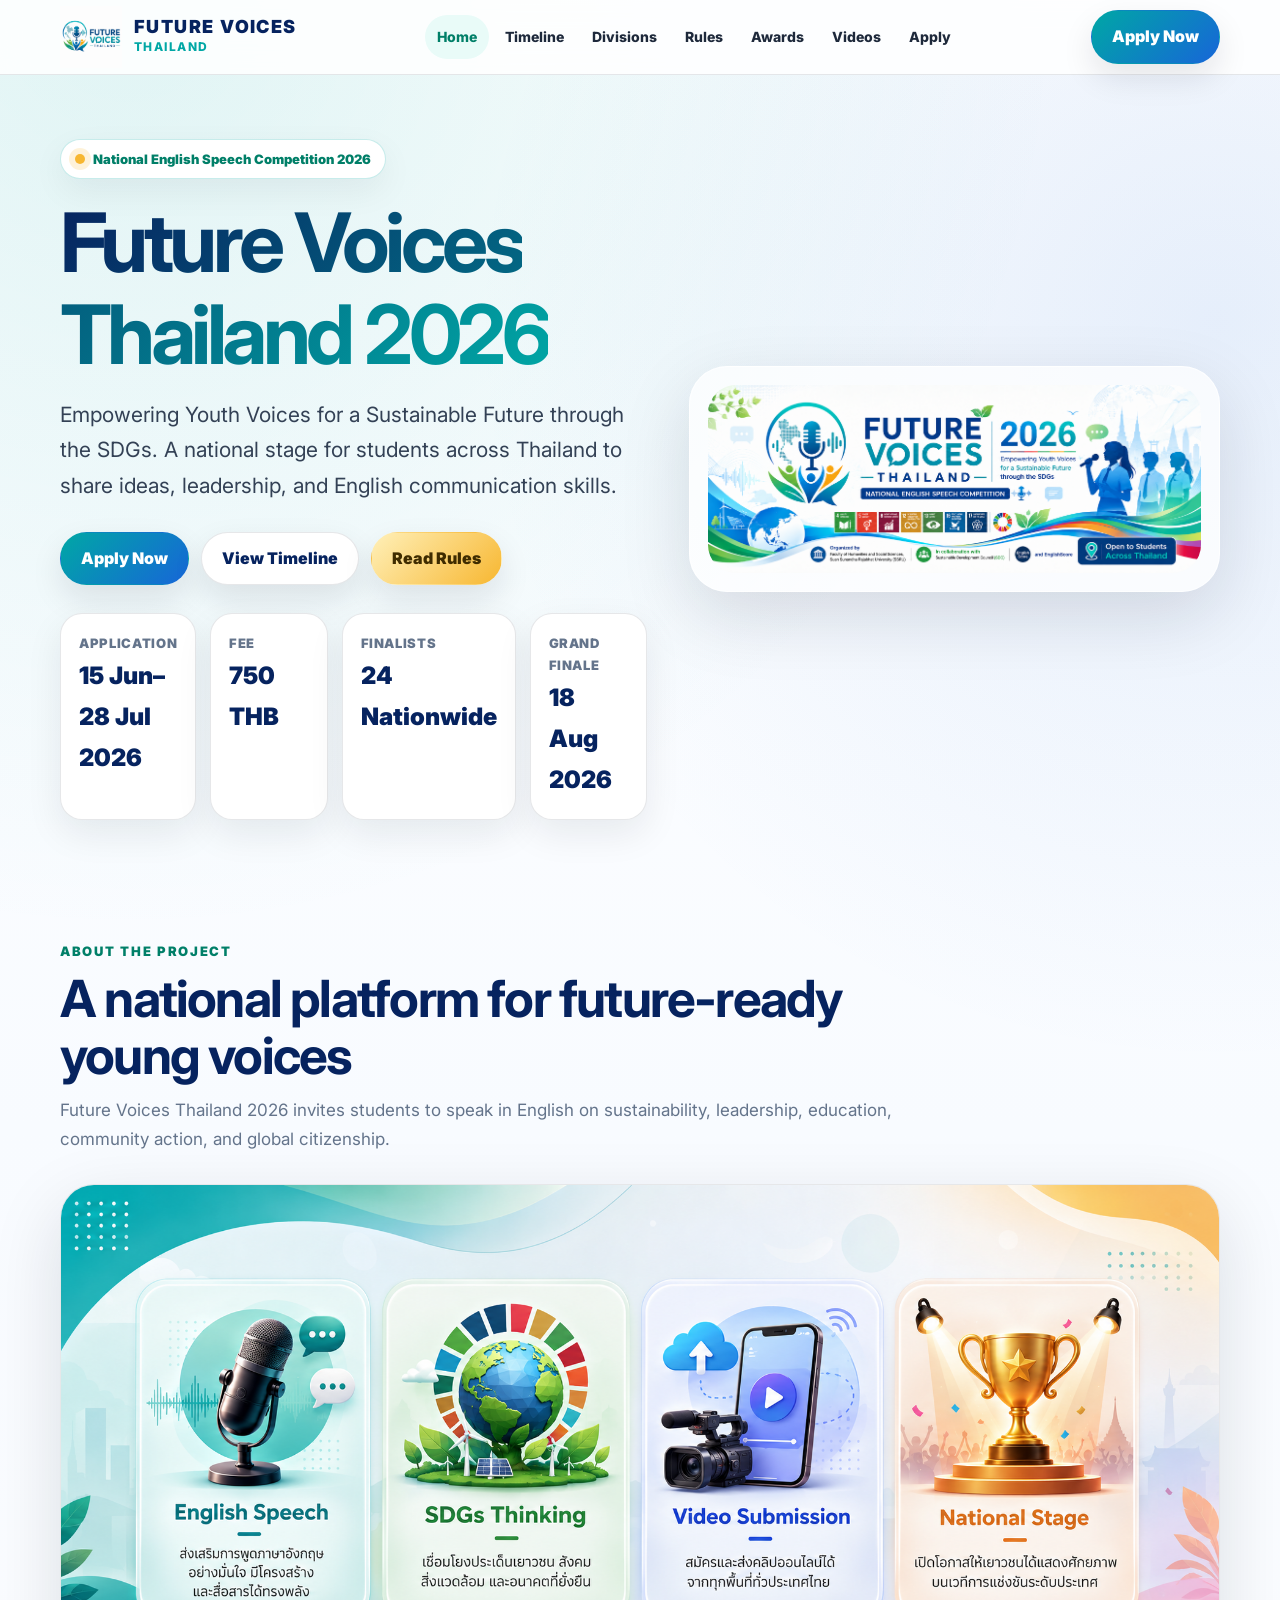
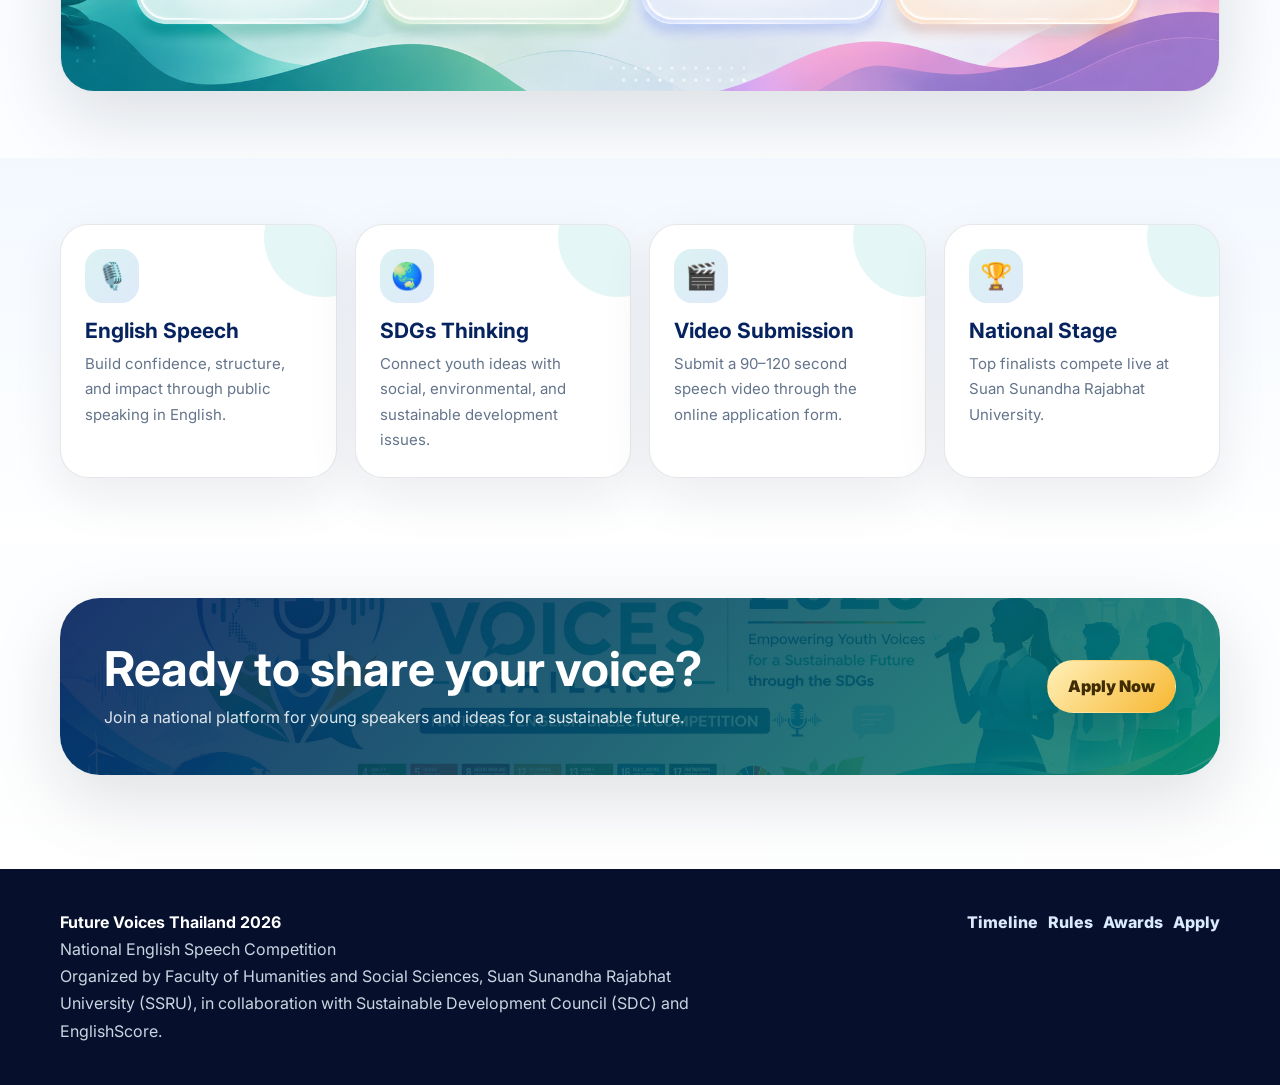
==== index.html @ 5ed06ace "Initial commit" ====
<!doctype html>
<html lang="en">
<head>
  <meta charset="utf-8">
  <meta name="viewport" content="width=device-width,initial-scale=1">
  <title>Future Voices Thailand 2026</title>
  <meta name="description" content="Future Voices Thailand 2026, National English Speech Competition.">
  <meta property="og:title" content="Future Voices Thailand 2026">
  <meta property="og:description" content="Empowering Youth Voices for a Sustainable Future through the SDGs.">
  <meta property="og:image" content="assets/img/cover.png">
  <link rel="preconnect" href="https://fonts.googleapis.com">
  <link rel="preconnect" href="https://fonts.gstatic.com" crossorigin>
  <link href="https://fonts.googleapis.com/css2?family=Inter:wght@400;600;700;800;900&family=Noto+Sans+Thai:wght@400;600;700;800;900&display=swap" rel="stylesheet">
  <link rel="stylesheet" href="assets/css/styles.css">
</head>
<body>
<a class="skip" href="#main">Skip to content</a>

<header class="site-header">
  <div class="container navbar">
    <a href="index.html" class="brand" aria-label="Future Voices Thailand home">
      <img src="assets/img/logo.png" alt="Future Voices Thailand logo">
      <span><strong>Future Voices</strong><span>Thailand</span></span>
    </a>
    <nav class="nav-links" data-nav-links aria-label="Main navigation">
      <a href="index.html">Home</a>
      <a href="timeline.html">Timeline</a>
      <a href="divisions.html">Divisions</a>
      <a href="rules.html">Rules</a>
      <a href="awards.html">Awards</a>
      <a href="videos.html">Videos</a>
      <a href="apply.html">Apply</a>
    </nav>
    <div class="nav-actions">
      <a class="btn btn-primary" href="apply.html">Apply Now</a>
      <button class="menu-toggle" data-menu-toggle aria-expanded="false">Menu</button>
    </div>
  </div>
</header>

<main id="main">

<section class="hero">
  <div class="container hero-grid">
    <div>
      <div class="kicker">National English Speech Competition 2026</div>
      <h1><span class="gradient-text">Future Voices Thailand 2026</span></h1>
      <p class="lead">Empowering Youth Voices for a Sustainable Future through the SDGs. A national stage for students across Thailand to share ideas, leadership, and English communication skills.</p>
      <div style="display:flex;gap:12px;flex-wrap:wrap">
        <a class="btn btn-primary" href="apply.html">Apply Now</a>
        <a class="btn btn-ghost" href="timeline.html">View Timeline</a>
        <a class="btn btn-gold" href="rules.html">Read Rules</a>
      </div>
      <div class="quick-stats">
        <div class="stat"><span>Application</span><strong>15 Jun–28 Jul 2026</strong></div>
        <div class="stat"><span>Fee</span><strong>750 THB</strong></div>
        <div class="stat"><span>Finalists</span><strong>24 Nationwide</strong></div>
        <div class="stat"><span>Grand Finale</span><strong>18 Aug 2026</strong></div>
      </div>
    </div>
    <div class="hero-card">
      <img src="assets/img/cover.png" alt="Future Voices Thailand 2026 cover artwork">
    </div>
  </div>
</section>

<section class="section">
  <div class="container">
    <div class="section-head">
      <div class="eyebrow">About the project</div>
      <h2>A national platform for future-ready young voices</h2>
      <p>Future Voices Thailand 2026 invites students to speak in English on sustainability, leadership, education, community action, and global citizenship.</p>
    </div>
    <img class="visual-section-img" src="assets/img/features.png" alt="English Speech, SDGs Thinking, Video Submission and National Stage">
  </div>
</section>

<section class="section section-soft">
  <div class="container">
    <div class="card-grid">
      <article class="info-card"><div class="icon">🎙️</div><h3>English Speech</h3><p>Build confidence, structure, and impact through public speaking in English.</p></article>
      <article class="info-card"><div class="icon">🌏</div><h3>SDGs Thinking</h3><p>Connect youth ideas with social, environmental, and sustainable development issues.</p></article>
      <article class="info-card"><div class="icon">🎬</div><h3>Video Submission</h3><p>Submit a 90–120 second speech video through the online application form.</p></article>
      <article class="info-card"><div class="icon">🏆</div><h3>National Stage</h3><p>Top finalists compete live at Suan Sunandha Rajabhat University.</p></article>
    </div>
  </div>
</section>

</main>

<section class="cta">
  <div class="container">
    <div class="cta-box">
      <div>
        <h2>Ready to share your voice?</h2>
        <p>Join a national platform for young speakers and ideas for a sustainable future.</p>
      </div>
      <a class="btn btn-gold" href="apply.html">Apply Now</a>
    </div>
  </div>
</section>

<footer class="site-footer">
  <div class="container footer-grid">
    <div>
      <strong>Future Voices Thailand 2026</strong><br>
      National English Speech Competition<br>
      Organized by Faculty of Humanities and Social Sciences, Suan Sunandha Rajabhat University (SSRU), in collaboration with Sustainable Development Council (SDC) and EnglishScore.
    </div>
    <div class="footer-links">
      <a href="timeline.html">Timeline</a>
      <a href="rules.html">Rules</a>
      <a href="awards.html">Awards</a>
      <a href="apply.html">Apply</a>
    </div>
  </div>
</footer>

<script src="assets/js/main.js"></script>

</body>
</html>
---- assets/css/styles.css ----
:root{
  --navy:#06235f;
  --blue:#1766d8;
  --teal:#00a7a5;
  --green:#20a84a;
  --lime:#8bc53f;
  --gold:#f7b731;
  --orange:#f97316;
  --pink:#e83e8c;
  --purple:#7c3aed;
  --ink:#0f172a;
  --muted:#64748b;
  --line:rgba(15,23,42,.10);
  --soft:#f6fbff;
  --white:#fff;
  --shadow:0 24px 70px rgba(15,23,42,.13);
  --radius:28px;
  --container:min(1160px,92vw);
}
*{box-sizing:border-box}
html{scroll-behavior:smooth}
body{
  margin:0;
  font-family:"Inter","Noto Sans Thai",system-ui,-apple-system,BlinkMacSystemFont,"Segoe UI",sans-serif;
  color:var(--ink);
  background:
    radial-gradient(circle at 10% 0%,rgba(0,167,165,.12),transparent 32%),
    radial-gradient(circle at 95% 12%,rgba(23,102,216,.10),transparent 28%),
    linear-gradient(180deg,#fff,#f8fbff 42%,#fff);
  line-height:1.7;
}
a{color:inherit;text-decoration:none}
img{max-width:100%;height:auto;display:block}
.container{width:var(--container);margin-inline:auto}
.skip{position:absolute;left:-999px}
.skip:focus{left:16px;top:16px;background:#fff;padding:10px 14px;border-radius:10px;z-index:1000}
.site-header{
  position:sticky;top:0;z-index:50;
  background:rgba(255,255,255,.86);
  border-bottom:1px solid var(--line);
  backdrop-filter:blur(18px);
}
.navbar{height:74px;display:flex;align-items:center;justify-content:space-between;gap:20px}
.brand{display:flex;align-items:center;gap:12px;min-width:210px}
.brand img{width:62px;height:62px;object-fit:contain}
.brand strong{display:block;color:var(--navy);font-size:18px;line-height:1.08;font-weight:900}
.brand span{display:block;color:var(--teal);font-size:12px;font-weight:800;letter-spacing:.12em;text-transform:uppercase}
.nav-links{display:flex;align-items:center;gap:4px}
.nav-links a{padding:10px 12px;border-radius:999px;color:#1e293b;font-size:14px;font-weight:800}
.nav-links a:hover,.nav-links a.active{background:#e9fbf8;color:#007f68}
.nav-actions{display:flex;gap:8px;align-items:center}
.menu-toggle{display:none;border:0;background:#0f172a;color:#fff;border-radius:14px;padding:10px 12px;font-weight:900}
.btn{
  display:inline-flex;align-items:center;justify-content:center;gap:9px;
  min-height:46px;padding:12px 20px;border-radius:999px;
  font-weight:900;border:1px solid transparent;cursor:pointer;
  box-shadow:0 14px 32px rgba(15,23,42,.10);
}
.btn-primary{background:linear-gradient(135deg,var(--teal),var(--blue));color:#fff}
.btn-gold{background:linear-gradient(135deg,#fff0b9,var(--gold));color:#3f2c00}
.btn-dark{background:var(--navy);color:#fff}
.btn-ghost{background:#fff;color:var(--navy);border-color:var(--line)}
.hero{padding:64px 0 54px;position:relative;overflow:hidden}
.hero-grid{display:grid;grid-template-columns:1.05fr .95fr;gap:42px;align-items:center}
.kicker{
  display:inline-flex;align-items:center;gap:8px;padding:8px 14px;border-radius:999px;
  background:#fff;border:1px solid rgba(0,167,165,.22);color:#007f68;font-weight:900;font-size:13px;
  box-shadow:0 12px 34px rgba(15,23,42,.06);
}
.kicker::before{content:"";width:10px;height:10px;border-radius:50%;background:var(--gold);box-shadow:0 0 0 6px rgba(247,183,49,.18)}
h1,h2,h3{line-height:1.12;margin:0;color:var(--navy)}
.hero h1{font-size:clamp(42px,7vw,82px);letter-spacing:-.055em;margin:18px 0 16px}
.gradient-text{background:linear-gradient(135deg,var(--navy),var(--teal));-webkit-background-clip:text;background-clip:text;color:transparent}
.lead{font-size:clamp(17px,2vw,21px);color:#334155;margin:0 0 28px;max-width:760px}
.hero-card{
  background:rgba(255,255,255,.72);border:1px solid rgba(255,255,255,.82);
  border-radius:38px;padding:18px;box-shadow:var(--shadow);
}
.hero-card img{border-radius:28px}
.quick-stats{display:grid;grid-template-columns:repeat(4,1fr);gap:14px;margin:28px 0 0}
.stat{background:#fff;border:1px solid var(--line);border-radius:22px;padding:18px;box-shadow:0 14px 36px rgba(15,23,42,.08)}
.stat span{display:block;font-size:13px;color:var(--muted);font-weight:900;text-transform:uppercase;letter-spacing:.05em}
.stat strong{display:block;font-size:24px;color:var(--navy);font-weight:950;margin-top:2px}
.section{padding:66px 0}
.section-soft{background:linear-gradient(180deg,rgba(239,246,255,.65),rgba(255,255,255,.85))}
.section-head{max-width:850px;margin:0 0 30px}
.eyebrow{font-size:13px;letter-spacing:.13em;text-transform:uppercase;color:#007f68;font-weight:950;margin-bottom:8px}
.section-head h2{font-size:clamp(30px,4vw,52px);letter-spacing:-.035em}
.section-head p{color:var(--muted);font-size:17px;margin:12px 0 0}
.card-grid{display:grid;grid-template-columns:repeat(4,1fr);gap:18px}
.info-card{
  background:#fff;border:1px solid var(--line);border-radius:var(--radius);padding:24px;
  box-shadow:0 18px 52px rgba(15,23,42,.08);position:relative;overflow:hidden;
}
.info-card::after{content:"";position:absolute;right:-48px;top:-48px;width:120px;height:120px;border-radius:50%;background:rgba(0,167,165,.10)}
.info-card .icon{width:54px;height:54px;border-radius:18px;display:grid;place-items:center;background:linear-gradient(135deg,rgba(0,167,165,.14),rgba(23,102,216,.14));font-size:26px;margin-bottom:16px}
.info-card h3{font-size:21px;margin-bottom:8px}
.info-card p{color:var(--muted);margin:0;font-size:15px}
.visual-section-img{border-radius:34px;box-shadow:var(--shadow);border:1px solid var(--line);overflow:hidden;background:#fff}
.timeline{display:grid;gap:16px}
.timeline-item{display:grid;grid-template-columns:190px 1fr;gap:18px;align-items:stretch;background:#fff;border:1px solid var(--line);border-radius:26px;padding:18px;box-shadow:0 16px 46px rgba(15,23,42,.07)}
.date-badge{border-radius:20px;padding:16px;background:linear-gradient(135deg,rgba(0,167,165,.13),rgba(23,102,216,.12));color:#007f68;font-weight:950;display:grid;place-items:center;text-align:center}
.timeline-item h3{font-size:22px;margin-bottom:4px}
.timeline-item p{margin:0;color:var(--muted)}
.two-col{display:grid;grid-template-columns:1fr 1fr;gap:24px}
.panel{background:#fff;border:1px solid var(--line);border-radius:32px;padding:30px;box-shadow:0 18px 52px rgba(15,23,42,.08)}
.panel h3{font-size:28px;margin-bottom:14px}
.clean-list{margin:0;padding-left:20px;color:#334155}
.clean-list li{margin-bottom:8px}
.accordion{display:grid;gap:12px}
details{background:#fff;border:1px solid var(--line);border-radius:22px;padding:18px 20px;box-shadow:0 12px 32px rgba(15,23,42,.06)}
summary{cursor:pointer;color:var(--navy);font-weight:950;font-size:17px}
details p,details li{color:#334155}
.form-shell{background:linear-gradient(135deg,rgba(0,167,165,.15),rgba(23,102,216,.10),rgba(247,183,49,.16));border:1px solid var(--line);border-radius:38px;padding:22px;box-shadow:var(--shadow)}
.form-header{display:grid;grid-template-columns:1fr auto;gap:18px;align-items:center;background:rgba(255,255,255,.78);border-radius:26px;padding:18px 22px;margin-bottom:18px}
.form-header strong{font-size:20px;color:var(--navy)}
.form-header span{display:block;color:var(--muted);font-size:14px}
iframe.form-frame{width:100%;height:900px;border:0;border-radius:26px;background:#fff;box-shadow:0 10px 28px rgba(15,23,42,.1)}
.video-grid{display:grid;grid-template-columns:repeat(3,1fr);gap:22px}
.video-card{background:#fff;border:1px solid var(--line);border-radius:30px;overflow:hidden;box-shadow:0 18px 52px rgba(15,23,42,.1)}
.video-wrap{background:linear-gradient(135deg,var(--navy),var(--teal));padding:14px}
.video-wrap iframe,.placeholder-video{width:100%;aspect-ratio:9/16;border:0;border-radius:20px;background:#06102d;display:block}
.placeholder-video{display:grid;place-items:center;color:#fff;text-align:center;padding:24px}
.video-meta{padding:18px}
.video-meta h3{font-size:20px;margin-bottom:4px}
.video-meta p{margin:0;color:var(--muted)}
.cta{padding:54px 0}
.cta-box{
  border-radius:40px;padding:44px;background:
  linear-gradient(135deg,rgba(6,35,95,.92),rgba(0,127,104,.83)),
  url('../img/cover.png') center/cover no-repeat;
  color:#fff;box-shadow:var(--shadow);display:grid;grid-template-columns:1fr auto;gap:24px;align-items:center;
}
.cta-box h2{color:#fff;font-size:clamp(30px,4vw,48px)}
.cta-box p{color:rgba(255,255,255,.86);margin:8px 0 0}
.site-footer{background:#06102d;color:#cbd5e1;padding:40px 0;margin-top:40px}
.footer-grid{display:grid;grid-template-columns:1.2fr .8fr;gap:24px;align-items:start}
.site-footer strong{color:#fff}
.footer-links{display:flex;flex-wrap:wrap;gap:10px;justify-content:flex-end}
.footer-links a{color:#dbeafe;font-weight:800}
.page-hero{padding:54px 0 30px}
.page-hero h1{font-size:clamp(38px,6vw,70px);letter-spacing:-.05em}
.breadcrumb{color:var(--muted);font-size:14px;font-weight:800;margin-bottom:8px}
.download-card{display:flex;gap:18px;align-items:center;justify-content:space-between;background:#fff;border:1px solid var(--line);border-radius:28px;padding:22px;box-shadow:0 18px 52px rgba(15,23,42,.08)}
.badge{display:inline-flex;align-items:center;gap:7px;border-radius:999px;padding:7px 12px;font-size:12px;font-weight:950;letter-spacing:.04em;text-transform:uppercase}
.badge-green{background:#dcfce7;color:#166534}
.badge-blue{background:#dbeafe;color:#1d4ed8}
.badge-orange{background:#ffedd5;color:#c2410c}
@media (max-width:980px){
  .menu-toggle{display:inline-flex}
  .nav-links{position:absolute;top:74px;left:0;right:0;background:#fff;border-bottom:1px solid var(--line);box-shadow:0 20px 40px rgba(15,23,42,.08);display:none;flex-direction:column;align-items:stretch;padding:12px;width:100%}
  .nav-links.open{display:flex}
  .nav-links a{border-radius:14px}
  .hero-grid,.two-col,.footer-grid,.cta-box{grid-template-columns:1fr}
  .card-grid{grid-template-columns:repeat(2,1fr)}
  .quick-stats{grid-template-columns:repeat(2,1fr)}
  .video-grid{grid-template-columns:repeat(2,1fr)}
  .form-header{grid-template-columns:1fr}
}
@media (max-width:640px){
  .brand strong{font-size:15px}.brand img{width:50px;height:50px}.navbar{height:68px}
  .nav-links{top:68px}
  .hero{padding:40px 0}.section{padding:46px 0}
  .card-grid,.quick-stats,.video-grid{grid-template-columns:1fr}
  .timeline-item{grid-template-columns:1fr}
  .timeline-item,.panel,.info-card{border-radius:22px}
  iframe.form-frame{height:980px}
  .cta-box{padding:28px;border-radius:28px}
}
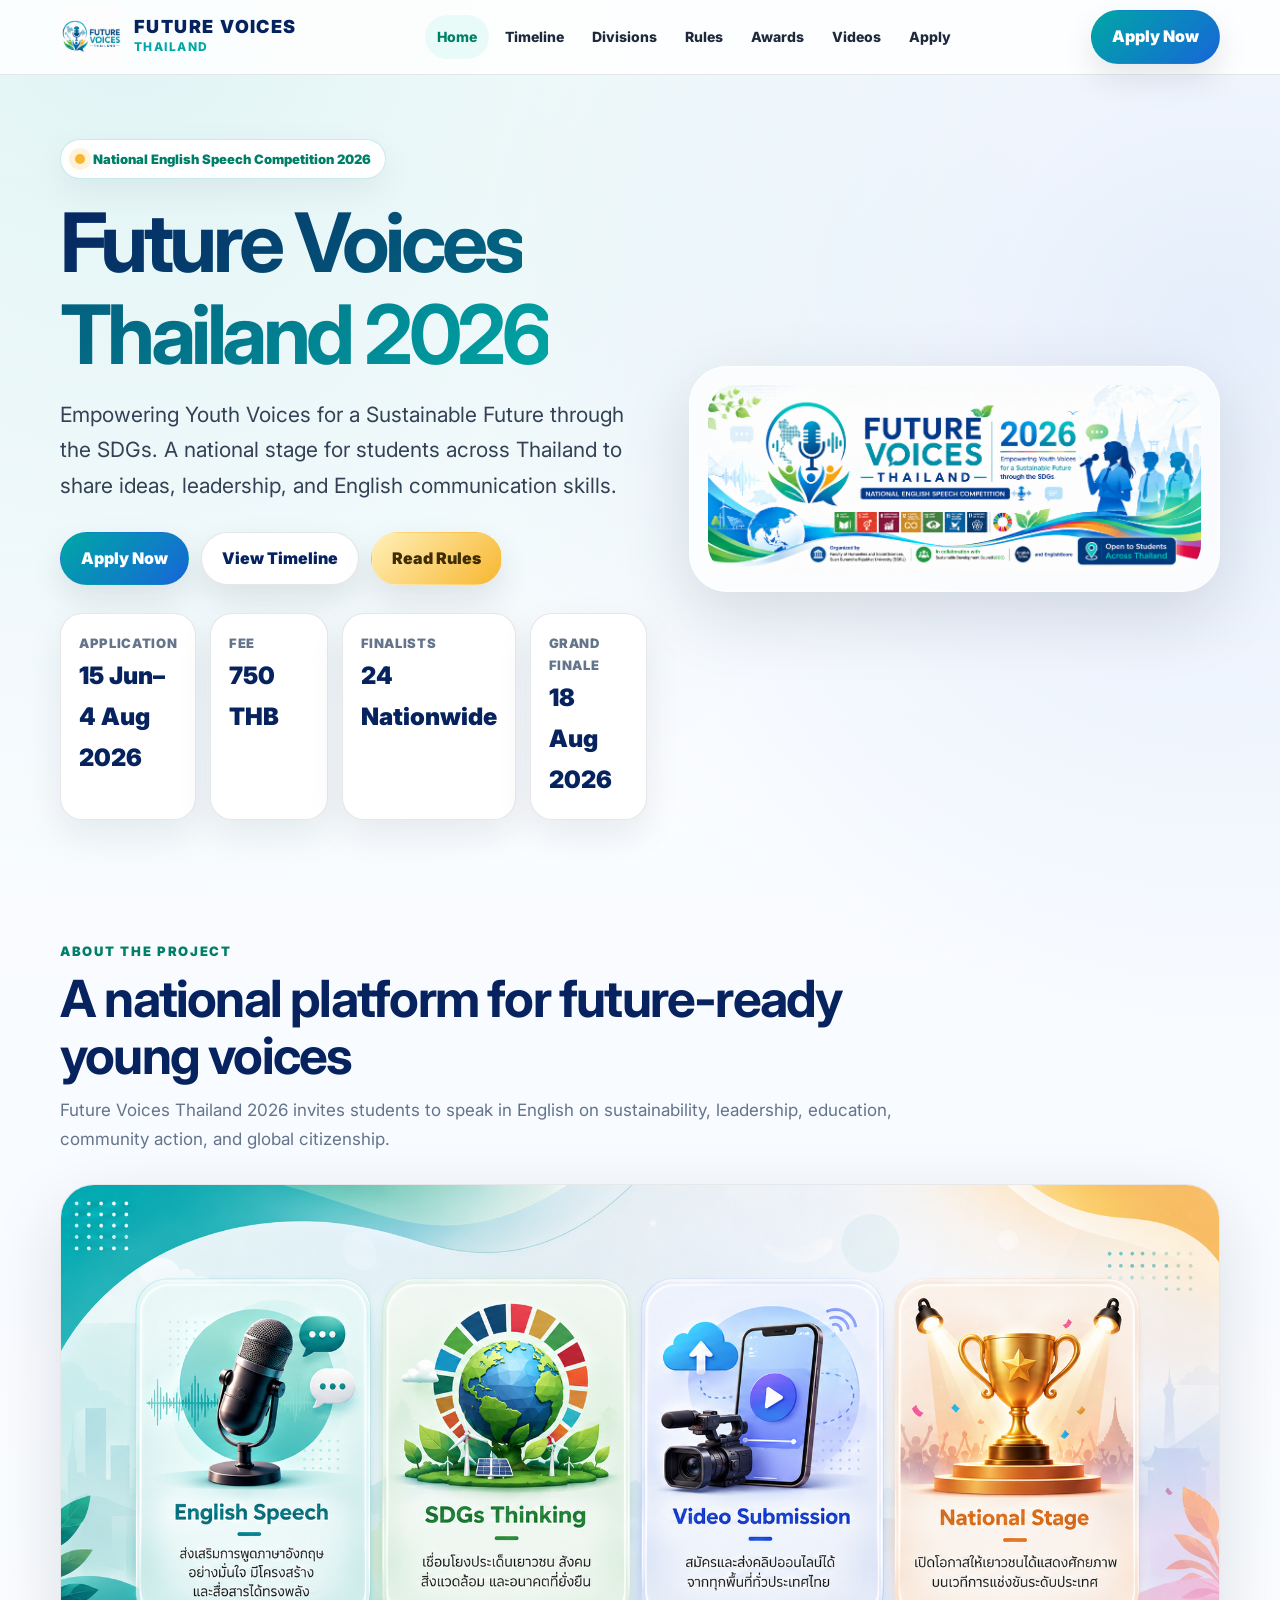
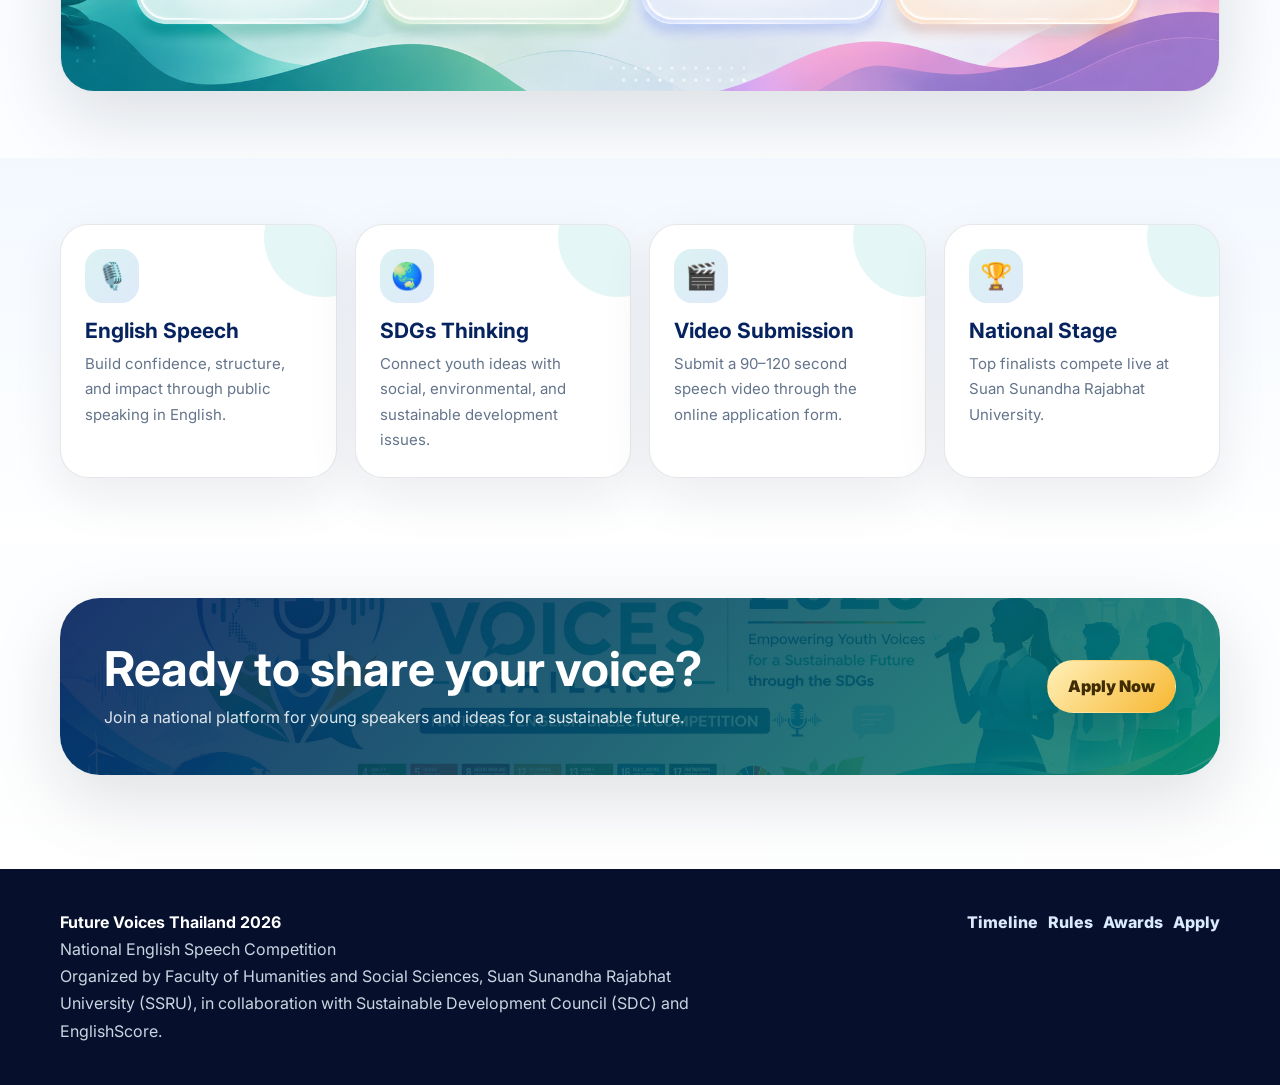
==== commit 6ba27244: "Extend registration deadline" ====
--- a/index.html
+++ b/index.html
@@ -52,7 +52,7 @@
         <a class="btn btn-gold" href="rules.html">Read Rules</a>
       </div>
       <div class="quick-stats">
-        <div class="stat"><span>Application</span><strong>15 Jun–28 Jul 2026</strong></div>
+        <div class="stat"><span>Application</span><strong>15 Jun–4 Aug 2026</strong></div>
         <div class="stat"><span>Fee</span><strong>750 THB</strong></div>
         <div class="stat"><span>Finalists</span><strong>24 Nationwide</strong></div>
         <div class="stat"><span>Grand Finale</span><strong>18 Aug 2026</strong></div>
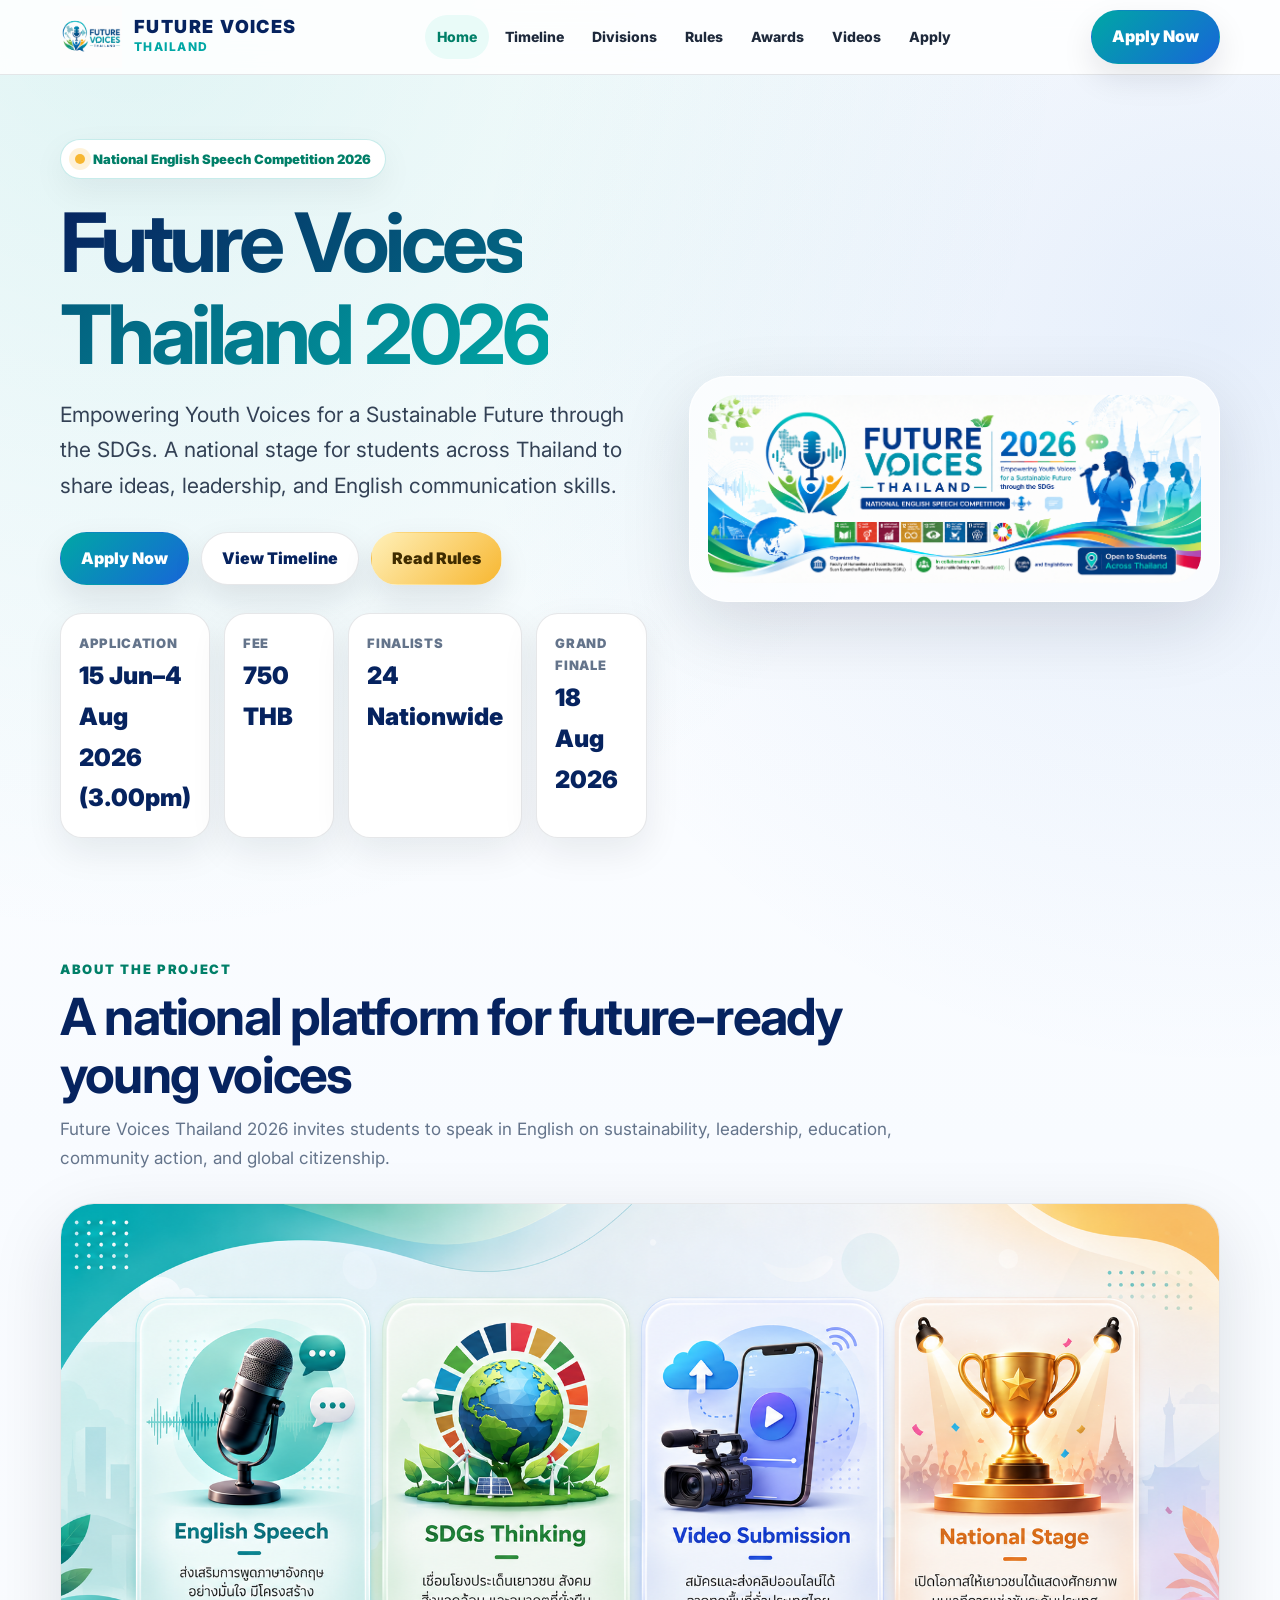
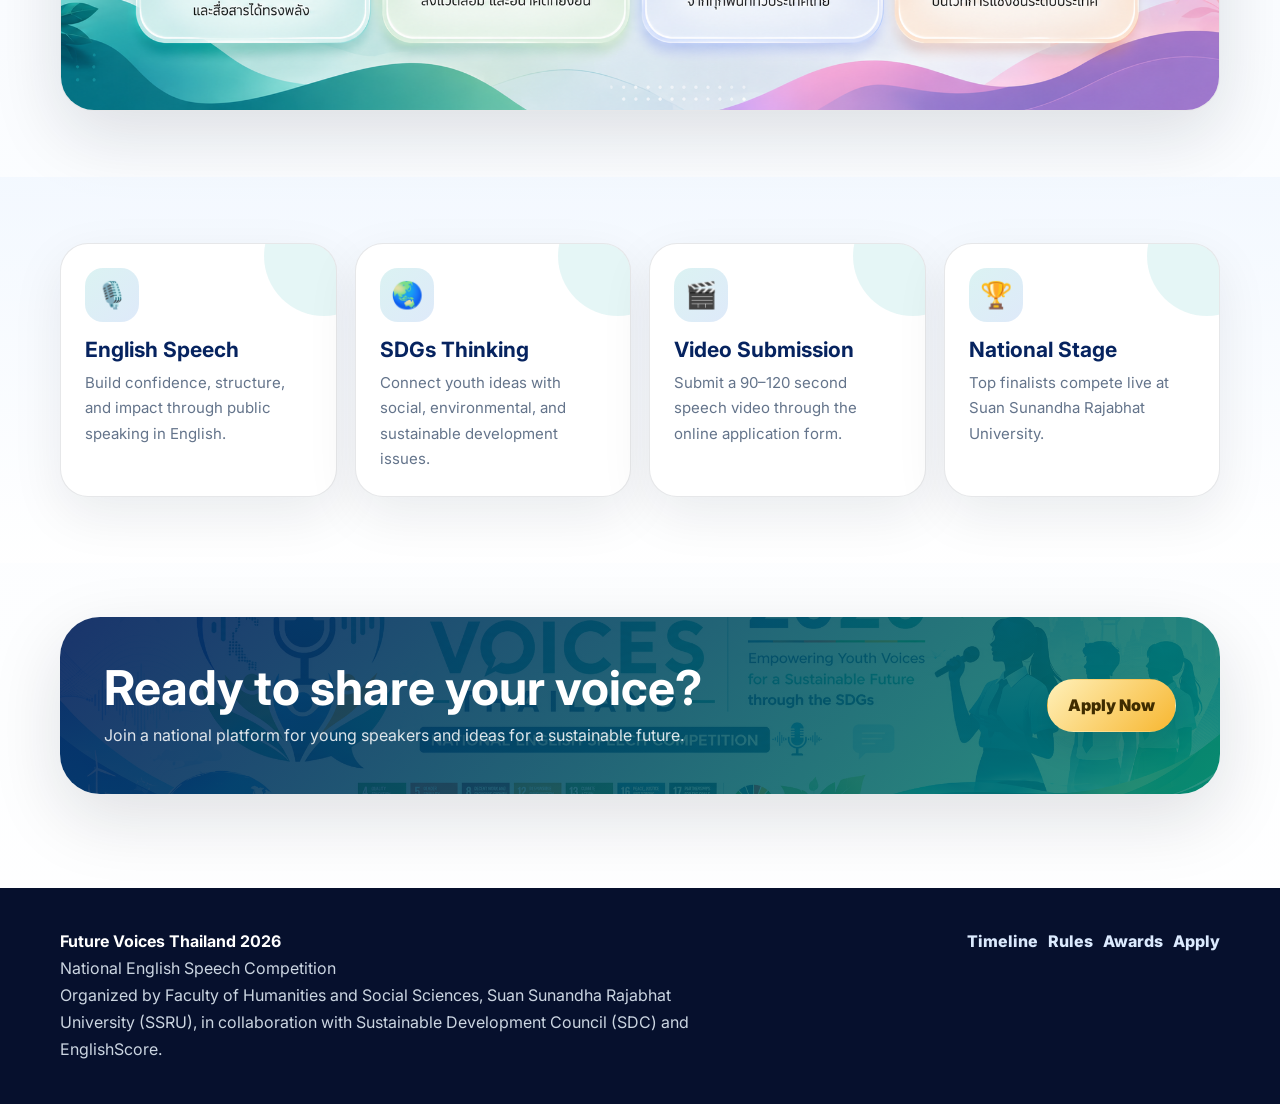
==== commit ffd072c8: "Update index.html" ====
--- a/index.html
+++ b/index.html
@@ -10,7 +10,7 @@
   <meta property="og:image" content="assets/img/cover.png">
   <link rel="preconnect" href="https://fonts.googleapis.com">
   <link rel="preconnect" href="https://fonts.gstatic.com" crossorigin>
-  <link href="https://fonts.googleapis.com/css2?family=Inter:wght@400;600;700;800;900&family=Noto+Sans+Thai:wght@400;600;700;800;900&display=swap" rel="stylesheet">
+  <link href="https://fonts.googleapis.com/css2?family=Inter:wght@400;600;700;800;900&family=Google+Sans:wght@400;600;700;800;900&display=swap" rel="stylesheet">
   <link rel="stylesheet" href="assets/css/styles.css">
 </head>
 <body>
@@ -52,7 +52,7 @@
         <a class="btn btn-gold" href="rules.html">Read Rules</a>
       </div>
       <div class="quick-stats">
-        <div class="stat"><span>Application</span><strong>15 Jun–4 Aug 2026</strong></div>
+        <div class="stat"><span>Application</span><strong>15 Jun–4 Aug 2026 (3.00pm)</strong></div>
         <div class="stat"><span>Fee</span><strong>750 THB</strong></div>
         <div class="stat"><span>Finalists</span><strong>24 Nationwide</strong></div>
         <div class="stat"><span>Grand Finale</span><strong>18 Aug 2026</strong></div>
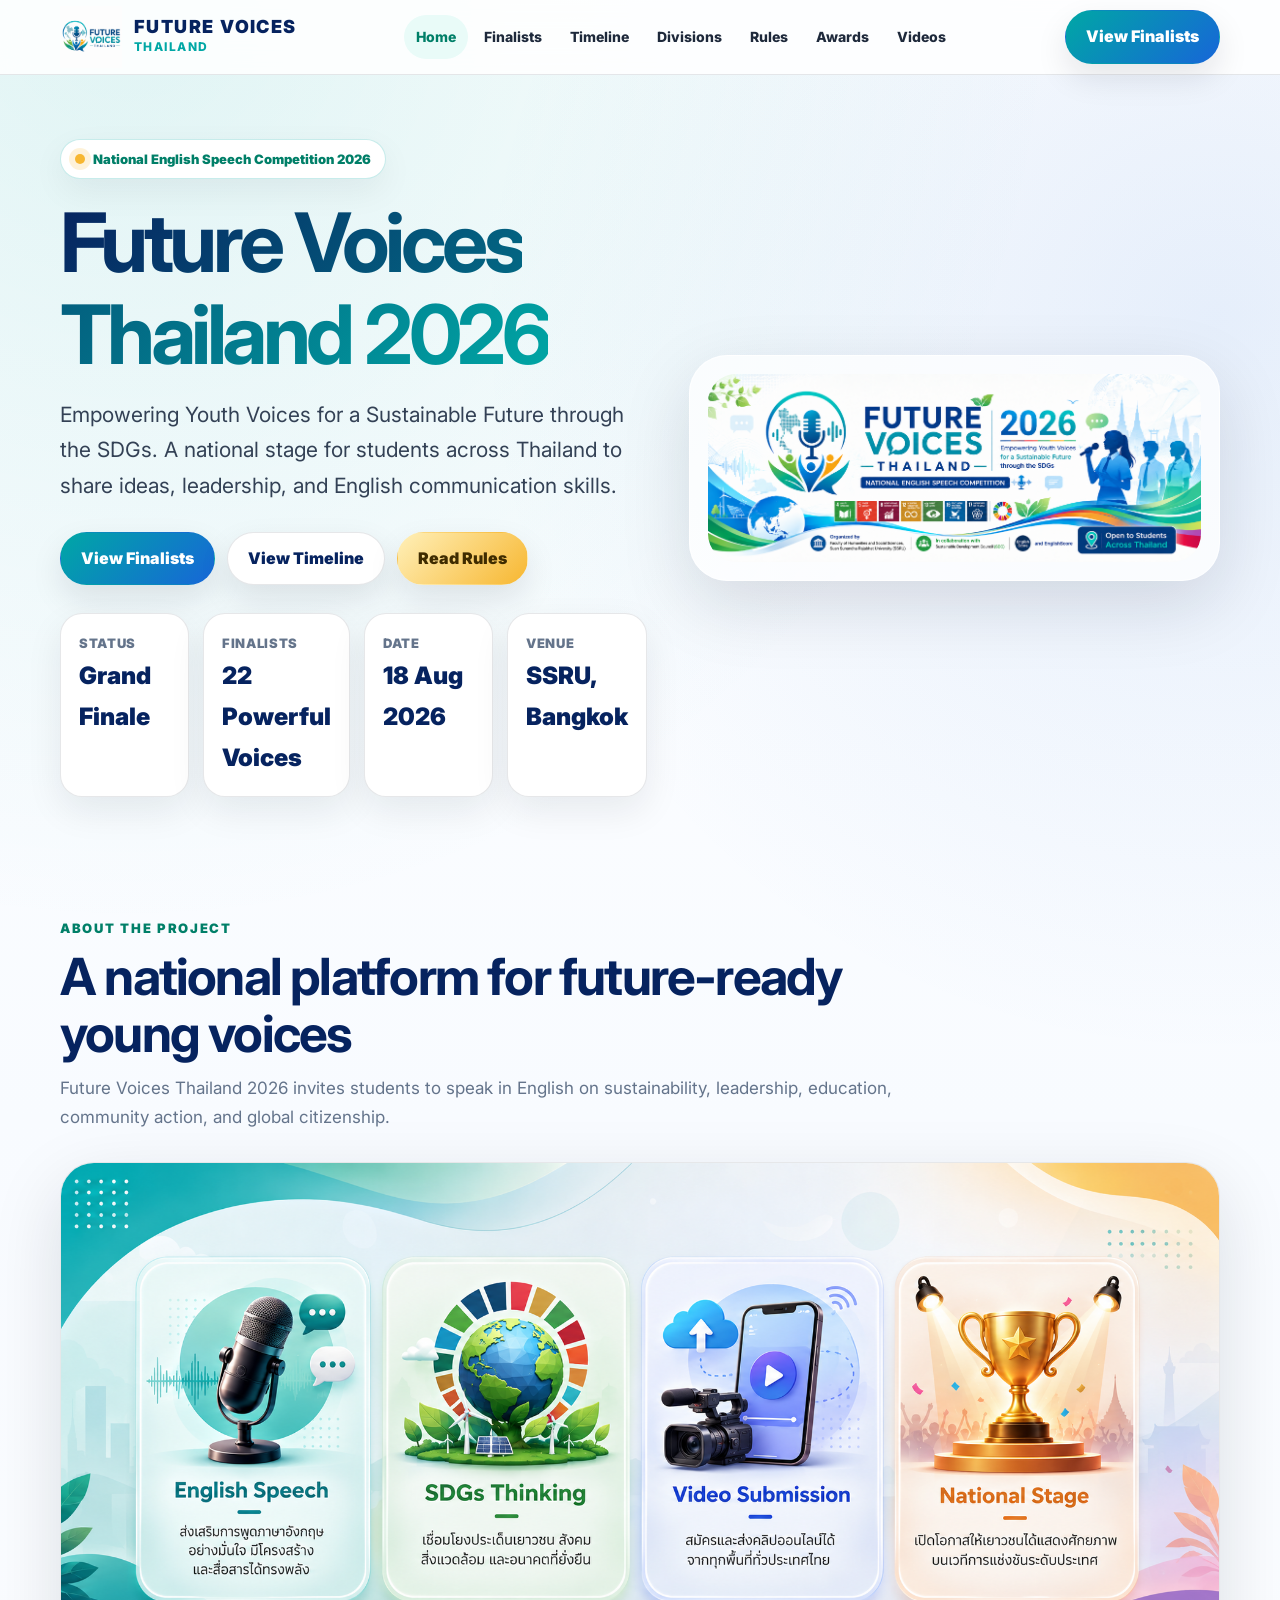
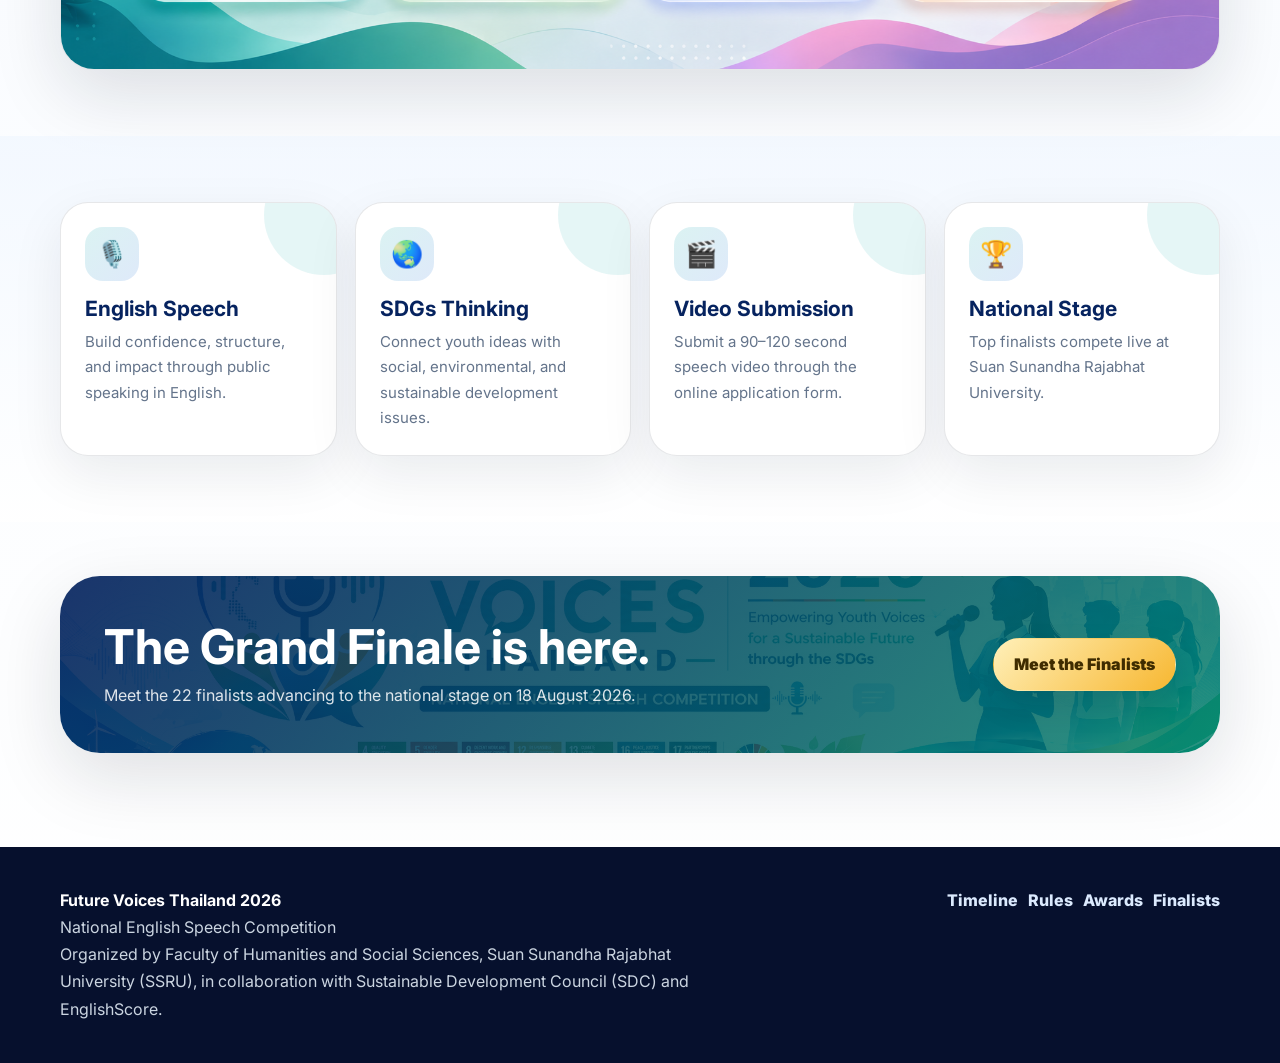
==== commit 15a9bbd6: "202608111038" ====
--- a/index.html
+++ b/index.html
@@ -24,15 +24,15 @@
     </a>
     <nav class="nav-links" data-nav-links aria-label="Main navigation">
       <a href="index.html">Home</a>
+      <a href="finalists.html">Finalists</a>
       <a href="timeline.html">Timeline</a>
       <a href="divisions.html">Divisions</a>
       <a href="rules.html">Rules</a>
       <a href="awards.html">Awards</a>
       <a href="videos.html">Videos</a>
-      <a href="apply.html">Apply</a>
     </nav>
     <div class="nav-actions">
-      <a class="btn btn-primary" href="apply.html">Apply Now</a>
+      <a class="btn btn-primary" href="finalists.html">View Finalists</a>
       <button class="menu-toggle" data-menu-toggle aria-expanded="false">Menu</button>
     </div>
   </div>
@@ -47,15 +47,15 @@
       <h1><span class="gradient-text">Future Voices Thailand 2026</span></h1>
       <p class="lead">Empowering Youth Voices for a Sustainable Future through the SDGs. A national stage for students across Thailand to share ideas, leadership, and English communication skills.</p>
       <div style="display:flex;gap:12px;flex-wrap:wrap">
-        <a class="btn btn-primary" href="apply.html">Apply Now</a>
+        <a class="btn btn-primary" href="finalists.html">View Finalists</a>
         <a class="btn btn-ghost" href="timeline.html">View Timeline</a>
         <a class="btn btn-gold" href="rules.html">Read Rules</a>
       </div>
       <div class="quick-stats">
-        <div class="stat"><span>Application</span><strong>15 Jun–4 Aug 2026 (3.00pm)</strong></div>
-        <div class="stat"><span>Fee</span><strong>750 THB</strong></div>
-        <div class="stat"><span>Finalists</span><strong>24 Nationwide</strong></div>
-        <div class="stat"><span>Grand Finale</span><strong>18 Aug 2026</strong></div>
+        <div class="stat"><span>Status</span><strong>Grand Finale</strong></div>
+        <div class="stat"><span>Finalists</span><strong>22 Powerful Voices</strong></div>
+        <div class="stat"><span>Date</span><strong>18 Aug 2026</strong></div>
+        <div class="stat"><span>Venue</span><strong>SSRU, Bangkok</strong></div>
       </div>
     </div>
     <div class="hero-card">
@@ -92,10 +92,10 @@
   <div class="container">
     <div class="cta-box">
       <div>
-        <h2>Ready to share your voice?</h2>
-        <p>Join a national platform for young speakers and ideas for a sustainable future.</p>
+        <h2>The Grand Finale is here.</h2>
+        <p>Meet the 22 finalists advancing to the national stage on 18 August 2026.</p>
       </div>
-      <a class="btn btn-gold" href="apply.html">Apply Now</a>
+      <a class="btn btn-gold" href="finalists.html">Meet the Finalists</a>
     </div>
   </div>
 </section>
@@ -111,7 +111,7 @@
       <a href="timeline.html">Timeline</a>
       <a href="rules.html">Rules</a>
       <a href="awards.html">Awards</a>
-      <a href="apply.html">Apply</a>
+      <a href="finalists.html">Finalists</a>
     </div>
   </div>
 </footer>
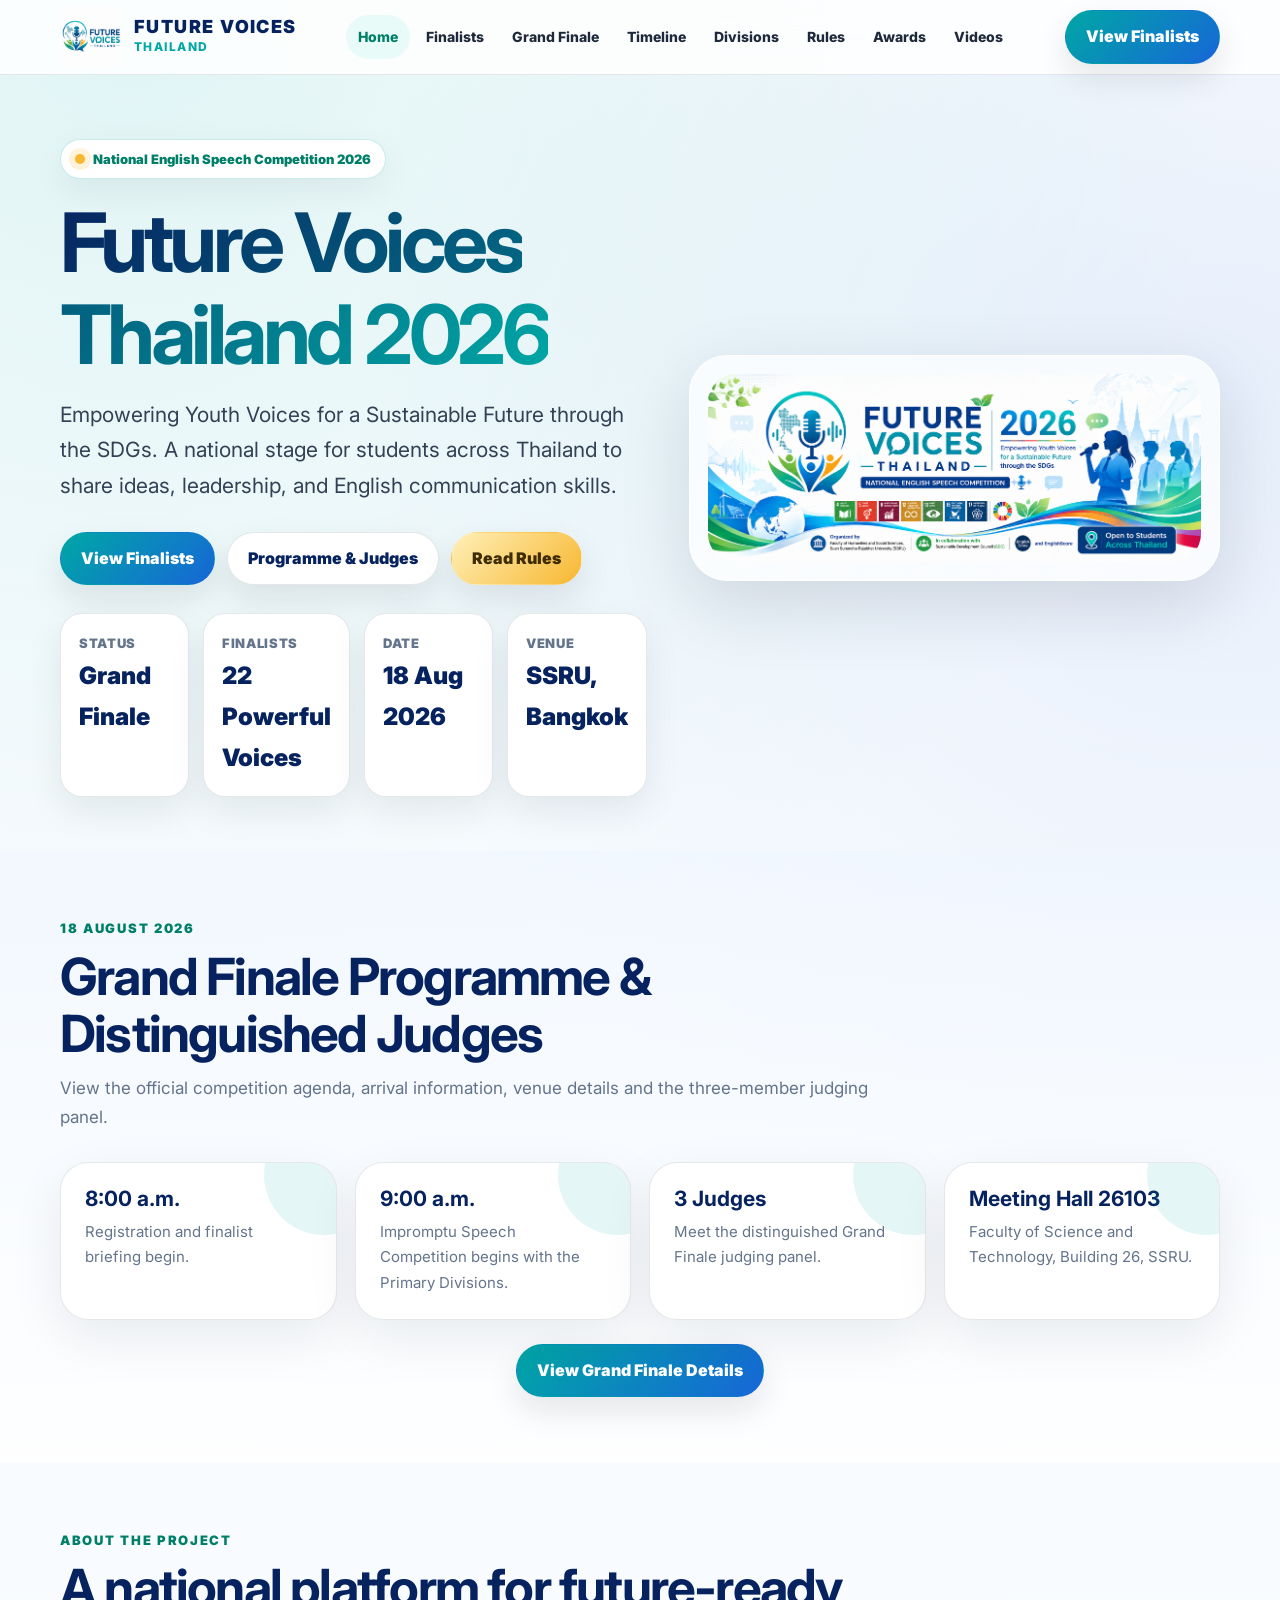
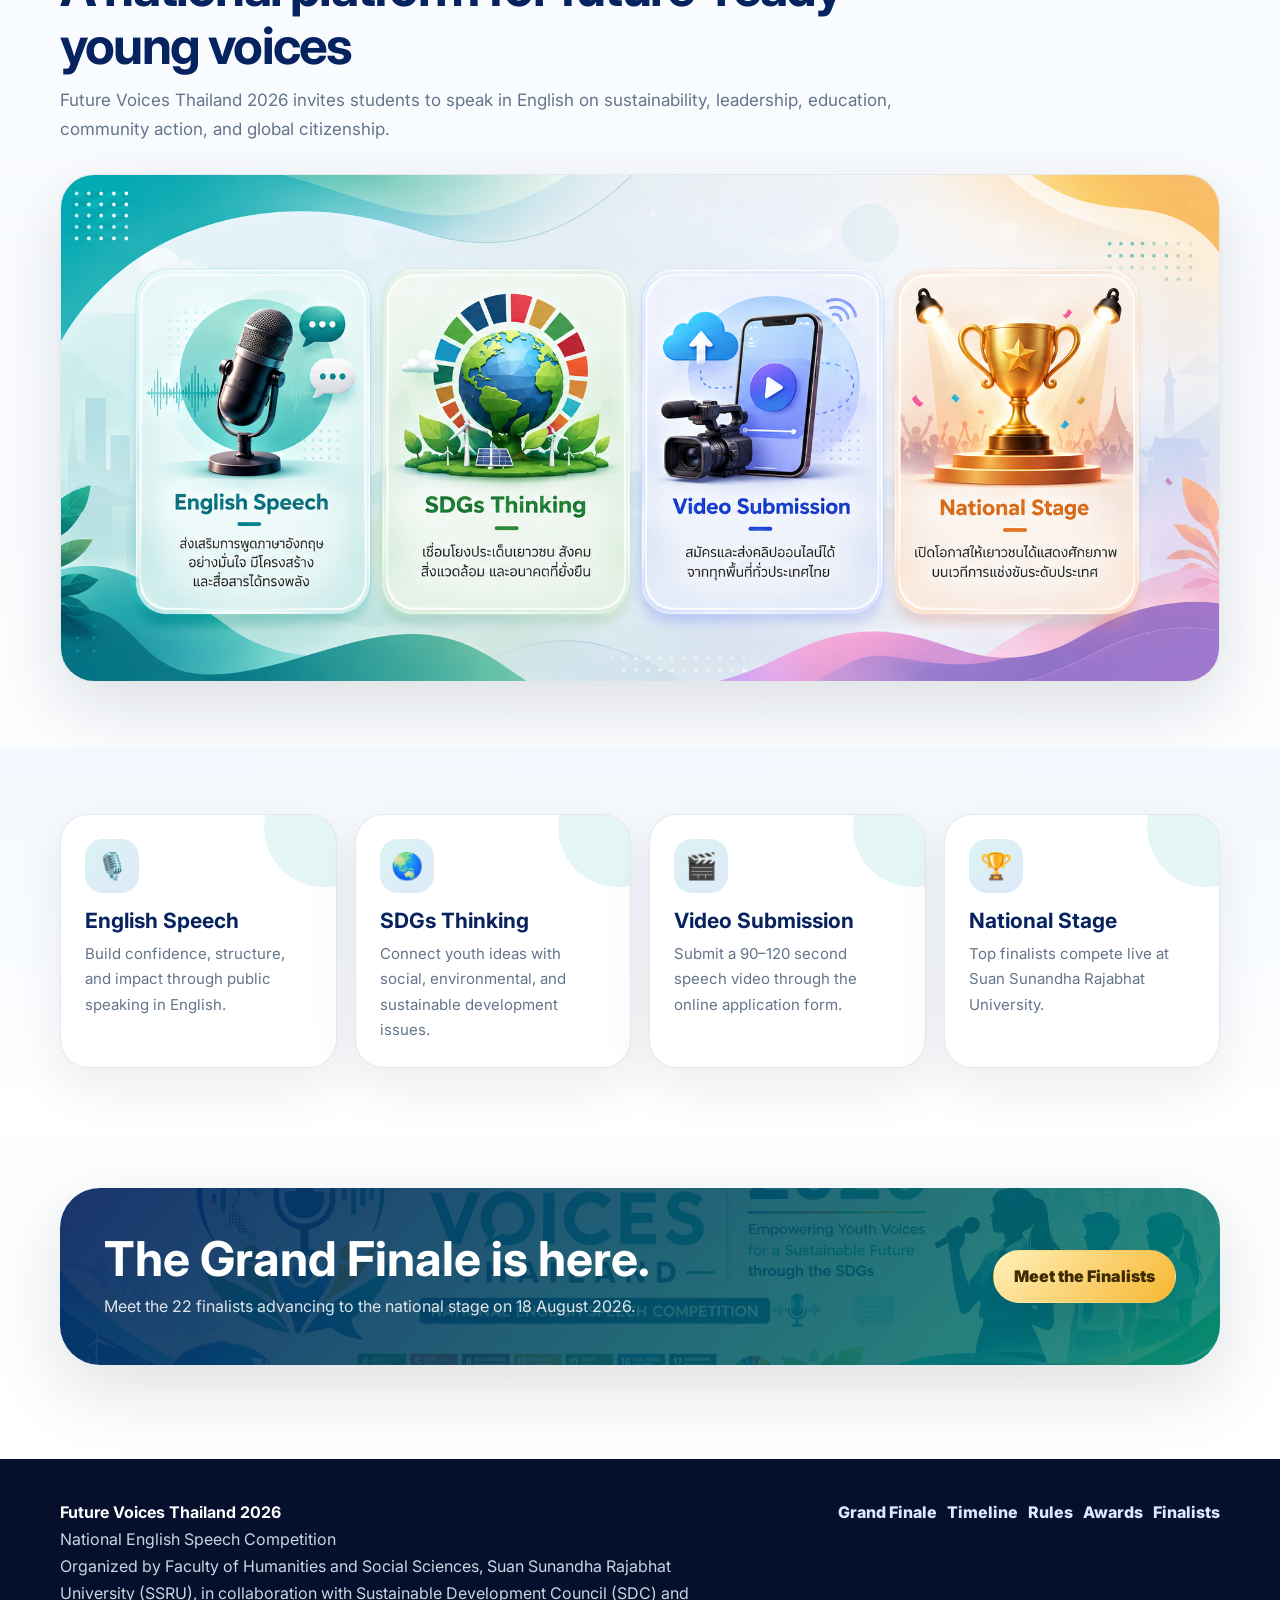
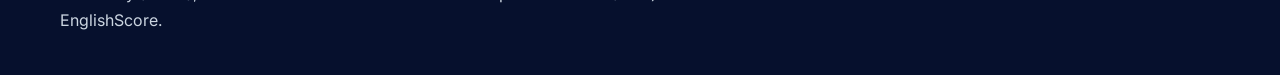
==== commit f33433fd: "202608110637" ====
--- a/index.html
+++ b/index.html
@@ -25,6 +25,7 @@
     <nav class="nav-links" data-nav-links aria-label="Main navigation">
       <a href="index.html">Home</a>
       <a href="finalists.html">Finalists</a>
+      <a href="grand-finale.html">Grand Finale</a>
       <a href="timeline.html">Timeline</a>
       <a href="divisions.html">Divisions</a>
       <a href="rules.html">Rules</a>
@@ -48,7 +49,7 @@
       <p class="lead">Empowering Youth Voices for a Sustainable Future through the SDGs. A national stage for students across Thailand to share ideas, leadership, and English communication skills.</p>
       <div style="display:flex;gap:12px;flex-wrap:wrap">
         <a class="btn btn-primary" href="finalists.html">View Finalists</a>
-        <a class="btn btn-ghost" href="timeline.html">View Timeline</a>
+        <a class="btn btn-ghost" href="grand-finale.html">Programme & Judges</a>
         <a class="btn btn-gold" href="rules.html">Read Rules</a>
       </div>
       <div class="quick-stats">
@@ -60,6 +61,26 @@
     </div>
     <div class="hero-card">
       <img src="assets/img/cover.png" alt="Future Voices Thailand 2026 cover artwork">
+    </div>
+  </div>
+</section>
+
+
+<section class="section section-soft">
+  <div class="container">
+    <div class="section-head">
+      <div class="eyebrow">18 August 2026</div>
+      <h2>Grand Finale Programme & Distinguished Judges</h2>
+      <p>View the official competition agenda, arrival information, venue details and the three-member judging panel.</p>
+    </div>
+    <div class="card-grid">
+      <article class="info-card"><h3>8:00 a.m.</h3><p>Registration and finalist briefing begin.</p></article>
+      <article class="info-card"><h3>9:00 a.m.</h3><p>Impromptu Speech Competition begins with the Primary Divisions.</p></article>
+      <article class="info-card"><h3>3 Judges</h3><p>Meet the distinguished Grand Finale judging panel.</p></article>
+      <article class="info-card"><h3>Meeting Hall 26103</h3><p>Faculty of Science and Technology, Building 26, SSRU.</p></article>
+    </div>
+    <div style="text-align:center;margin-top:24px">
+      <a class="btn btn-primary" href="grand-finale.html">View Grand Finale Details</a>
     </div>
   </div>
 </section>
@@ -108,6 +129,7 @@
       Organized by Faculty of Humanities and Social Sciences, Suan Sunandha Rajabhat University (SSRU), in collaboration with Sustainable Development Council (SDC) and EnglishScore.
     </div>
     <div class="footer-links">
+      <a href="grand-finale.html">Grand Finale</a>
       <a href="timeline.html">Timeline</a>
       <a href="rules.html">Rules</a>
       <a href="awards.html">Awards</a>
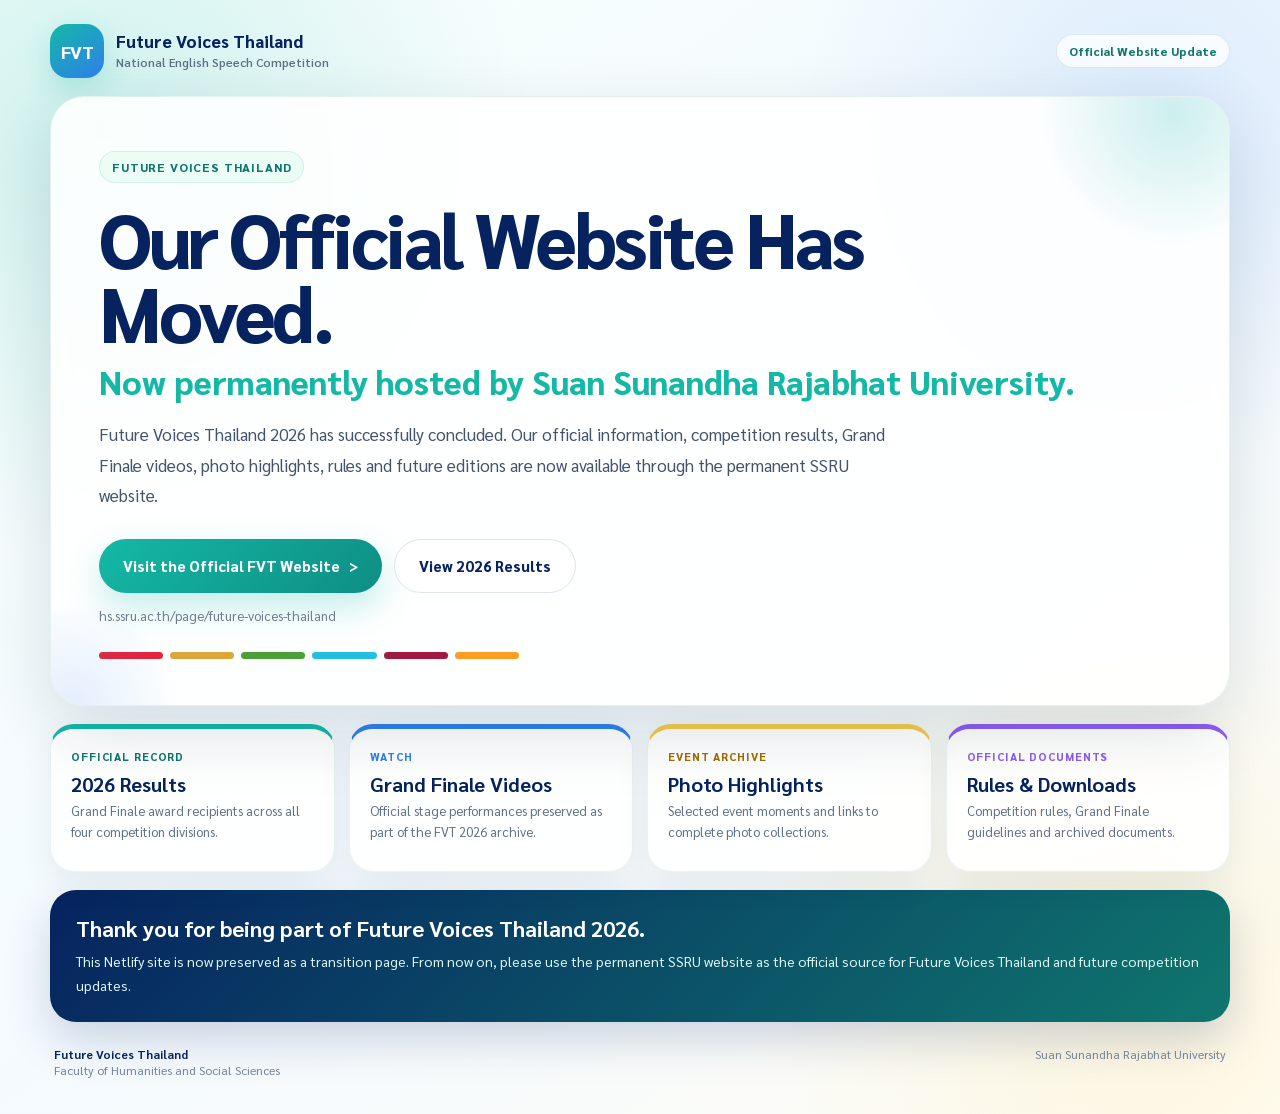
==== commit 0d078032: "202608222133" ====
--- a/index.html
+++ b/index.html
@@ -3,142 +3,447 @@
 <head>
   <meta charset="utf-8">
   <meta name="viewport" content="width=device-width,initial-scale=1">
-  <title>Future Voices Thailand 2026</title>
-  <meta name="description" content="Future Voices Thailand 2026, National English Speech Competition.">
-  <meta property="og:title" content="Future Voices Thailand 2026">
-  <meta property="og:description" content="Empowering Youth Voices for a Sustainable Future through the SDGs.">
-  <meta property="og:image" content="assets/img/cover.png">
+  <meta name="theme-color" content="#14B8A6">
+  <meta name="description" content="Future Voices Thailand has moved to its permanent official home at Suan Sunandha Rajabhat University.">
+  <title>Future Voices Thailand — Official Website</title>
+
   <link rel="preconnect" href="https://fonts.googleapis.com">
   <link rel="preconnect" href="https://fonts.gstatic.com" crossorigin>
-  <link href="https://fonts.googleapis.com/css2?family=Inter:wght@400;600;700;800;900&family=Google+Sans:wght@400;600;700;800;900&display=swap" rel="stylesheet">
-  <link rel="stylesheet" href="assets/css/styles.css">
+  <link href="https://fonts.googleapis.com/css2?family=Sarabun:wght@400;500;600;700;800&display=swap" rel="stylesheet">
+
+  <style>
+    :root{
+      --primary:#14B8A6;
+      --primary-dark:#0F766E;
+      --primary-deep:#0B4F4A;
+      --navy:#06235F;
+      --text:#102033;
+      --muted:#607086;
+      --bg:#F7FBFA;
+      --card:#FFFFFF;
+      --line:rgba(15,118,110,.13);
+      --yellow:#F7C948;
+      --blue:#2F80ED;
+      --violet:#8B5CF6;
+      --orange:#F97316;
+      --shadow:0 24px 70px rgba(8,42,55,.14);
+    }
+
+    *{box-sizing:border-box}
+    html{scroll-behavior:smooth}
+    body{
+      margin:0;
+      min-height:100vh;
+      font-family:'Sarabun',Tahoma,Arial,sans-serif;
+      color:var(--text);
+      background:
+        radial-gradient(circle at 8% 12%,rgba(20,184,166,.18),transparent 28%),
+        radial-gradient(circle at 90% 10%,rgba(47,128,237,.13),transparent 24%),
+        radial-gradient(circle at 88% 88%,rgba(247,201,72,.14),transparent 25%),
+        linear-gradient(145deg,#F8FFFD 0%,#F4FAFF 54%,#FFFDF5 100%);
+    }
+
+    a{color:inherit}
+
+    .page{
+      width:min(1180px,calc(100% - 28px));
+      margin:0 auto;
+      padding:24px 0 34px;
+    }
+
+    .topbar{
+      display:flex;
+      align-items:center;
+      justify-content:space-between;
+      gap:18px;
+      margin-bottom:18px;
+    }
+
+    .brand{
+      display:flex;
+      align-items:center;
+      gap:12px;
+      min-width:0;
+    }
+
+    .mark{
+      width:54px;
+      height:54px;
+      border-radius:18px;
+      display:grid;
+      place-items:center;
+      background:linear-gradient(145deg,var(--primary),var(--blue));
+      color:#fff;
+      font-weight:800;
+      font-size:18px;
+      letter-spacing:-.04em;
+      box-shadow:0 10px 28px rgba(20,184,166,.24);
+      flex:0 0 auto;
+    }
+
+    .brand-title{
+      font-size:17px;
+      font-weight:800;
+      color:var(--navy);
+      line-height:1.15;
+    }
+
+    .brand-sub{
+      margin-top:3px;
+      color:var(--muted);
+      font-size:12px;
+      font-weight:600;
+    }
+
+    .official-chip{
+      padding:8px 12px;
+      border:1px solid var(--line);
+      border-radius:999px;
+      background:rgba(255,255,255,.76);
+      color:var(--primary-dark);
+      font-size:12px;
+      font-weight:800;
+      white-space:nowrap;
+    }
+
+    .hero{
+      position:relative;
+      overflow:hidden;
+      border:1px solid rgba(15,118,110,.10);
+      border-radius:34px;
+      background:rgba(255,255,255,.88);
+      box-shadow:var(--shadow);
+      padding:54px 48px 46px;
+      backdrop-filter:blur(10px);
+    }
+
+    .hero:before,
+    .hero:after{
+      content:"";
+      position:absolute;
+      border-radius:50%;
+      pointer-events:none;
+    }
+
+    .hero:before{
+      width:270px;
+      height:270px;
+      top:-120px;
+      right:-80px;
+      background:radial-gradient(circle,rgba(20,184,166,.20),rgba(20,184,166,0) 70%);
+    }
+
+    .hero:after{
+      width:220px;
+      height:220px;
+      left:-90px;
+      bottom:-110px;
+      background:radial-gradient(circle,rgba(47,128,237,.13),rgba(47,128,237,0) 70%);
+    }
+
+    .eyebrow{
+      display:inline-flex;
+      align-items:center;
+      gap:8px;
+      padding:7px 12px;
+      border-radius:999px;
+      background:#ECFDF5;
+      color:var(--primary-dark);
+      font-size:12px;
+      font-weight:800;
+      letter-spacing:.07em;
+      text-transform:uppercase;
+      border:1px solid rgba(20,184,166,.14);
+    }
+
+    h1{
+      max-width:860px;
+      margin:18px 0 12px;
+      font-size:clamp(40px,6.2vw,76px);
+      line-height:.98;
+      letter-spacing:-.045em;
+      color:var(--navy);
+      font-weight:800;
+    }
+
+    .moved{
+      margin:0 0 18px;
+      font-size:clamp(22px,2.6vw,34px);
+      line-height:1.18;
+      color:var(--primary);
+      font-weight:800;
+    }
+
+    .lead{
+      max-width:800px;
+      margin:0;
+      color:#42536A;
+      font-size:17px;
+      line-height:1.8;
+    }
+
+    .cta-row{
+      display:flex;
+      flex-wrap:wrap;
+      gap:12px;
+      margin-top:28px;
+    }
+
+    .cta{
+      display:inline-flex;
+      align-items:center;
+      justify-content:center;
+      gap:9px;
+      min-height:54px;
+      padding:13px 24px;
+      border-radius:999px;
+      text-decoration:none;
+      font-size:15px;
+      font-weight:800;
+      transition:.18s ease;
+    }
+
+    .cta-primary{
+      color:#fff;
+      background:linear-gradient(135deg,var(--primary),#0E8E84);
+      box-shadow:0 14px 34px rgba(20,184,166,.25);
+    }
+
+    .cta-primary:hover{
+      transform:translateY(-2px);
+      filter:brightness(1.04);
+    }
+
+    .cta-secondary{
+      color:var(--navy);
+      background:#fff;
+      border:1px solid rgba(6,35,95,.12);
+    }
+
+    .url{
+      margin-top:14px;
+      color:#6B7B8F;
+      font-size:13px;
+      word-break:break-all;
+    }
+
+    .sdg-strip{
+      display:grid;
+      grid-template-columns:repeat(6,1fr);
+      gap:7px;
+      margin:28px 0 0;
+      max-width:420px;
+    }
+
+    .sdg-strip span{
+      height:7px;
+      border-radius:999px;
+    }
+
+    .cards{
+      display:grid;
+      grid-template-columns:repeat(4,1fr);
+      gap:14px;
+      margin-top:18px;
+    }
+
+    .card{
+      min-height:148px;
+      padding:20px;
+      border-radius:24px;
+      background:rgba(255,255,255,.88);
+      border:1px solid rgba(15,118,110,.09);
+      box-shadow:0 12px 34px rgba(8,42,55,.07);
+    }
+
+    .card-tag{
+      font-size:11px;
+      font-weight:800;
+      letter-spacing:.08em;
+      text-transform:uppercase;
+      margin-bottom:8px;
+    }
+
+    .card h2{
+      margin:0 0 5px;
+      color:var(--navy);
+      font-size:20px;
+      line-height:1.2;
+    }
+
+    .card p{
+      margin:0;
+      color:var(--muted);
+      font-size:13px;
+      line-height:1.6;
+    }
+
+    .card:nth-child(1){border-top:5px solid var(--primary)}
+    .card:nth-child(2){border-top:5px solid var(--blue)}
+    .card:nth-child(3){border-top:5px solid var(--yellow)}
+    .card:nth-child(4){border-top:5px solid var(--violet)}
+
+    .card:nth-child(1) .card-tag{color:var(--primary-dark)}
+    .card:nth-child(2) .card-tag{color:var(--blue)}
+    .card:nth-child(3) .card-tag{color:#A36B00}
+    .card:nth-child(4) .card-tag{color:var(--violet)}
+
+    .notice{
+      margin-top:18px;
+      padding:24px 26px;
+      border-radius:26px;
+      background:linear-gradient(135deg,var(--navy),var(--primary-dark));
+      color:#fff;
+      box-shadow:0 18px 46px rgba(6,35,95,.18);
+    }
+
+    .notice h3{
+      margin:0 0 7px;
+      font-size:22px;
+    }
+
+    .notice p{
+      margin:0;
+      color:#DDF7F3;
+      line-height:1.75;
+      font-size:14px;
+    }
+
+    footer{
+      display:flex;
+      flex-wrap:wrap;
+      justify-content:space-between;
+      gap:10px 20px;
+      padding:24px 4px 2px;
+      color:#718096;
+      font-size:12px;
+    }
+
+    footer strong{color:var(--navy)}
+
+    @media(max-width:820px){
+      .hero{padding:38px 26px 32px}
+      .cards{grid-template-columns:repeat(2,1fr)}
+    }
+
+    @media(max-width:560px){
+      .page{width:min(100% - 18px,1180px);padding-top:12px}
+      .topbar{align-items:flex-start}
+      .official-chip{display:none}
+      .mark{width:48px;height:48px}
+      .hero{padding:30px 20px 26px;border-radius:26px}
+      h1{font-size:43px}
+      .moved{font-size:24px}
+      .lead{font-size:15px}
+      .cta{width:100%}
+      .cards{grid-template-columns:1fr}
+      .notice{padding:22px 20px}
+    }
+  </style>
 </head>
 <body>
-<a class="skip" href="#main">Skip to content</a>
-
-<header class="site-header">
-  <div class="container navbar">
-    <a href="index.html" class="brand" aria-label="Future Voices Thailand home">
-      <img src="assets/img/logo.png" alt="Future Voices Thailand logo">
-      <span><strong>Future Voices</strong><span>Thailand</span></span>
-    </a>
-    <nav class="nav-links" data-nav-links aria-label="Main navigation">
-      <a href="index.html">Home</a>
-      <a href="finalists.html">Finalists</a>
-      <a href="grand-finale.html">Grand Finale</a>
-      <a href="timeline.html">Timeline</a>
-      <a href="divisions.html">Divisions</a>
-      <a href="rules.html">Rules</a>
-      <a href="awards.html">Awards</a>
-      <a href="videos.html">Videos</a>
-    </nav>
-    <div class="nav-actions">
-      <a class="btn btn-primary" href="finalists.html">View Finalists</a>
-      <button class="menu-toggle" data-menu-toggle aria-expanded="false">Menu</button>
+
+  <main class="page">
+
+    <div class="topbar">
+      <div class="brand">
+        <div class="mark">FVT</div>
+        <div>
+          <div class="brand-title">Future Voices Thailand</div>
+          <div class="brand-sub">National English Speech Competition</div>
+        </div>
+      </div>
+      <div class="official-chip">Official Website Update</div>
     </div>
-  </div>
-</header>
-
-<main id="main">
-
-<section class="hero">
-  <div class="container hero-grid">
-    <div>
-      <div class="kicker">National English Speech Competition 2026</div>
-      <h1><span class="gradient-text">Future Voices Thailand 2026</span></h1>
-      <p class="lead">Empowering Youth Voices for a Sustainable Future through the SDGs. A national stage for students across Thailand to share ideas, leadership, and English communication skills.</p>
-      <div style="display:flex;gap:12px;flex-wrap:wrap">
-        <a class="btn btn-primary" href="finalists.html">View Finalists</a>
-        <a class="btn btn-ghost" href="grand-finale.html">Programme & Judges</a>
-        <a class="btn btn-gold" href="rules.html">Read Rules</a>
-      </div>
-      <div class="quick-stats">
-        <div class="stat"><span>Status</span><strong>Grand Finale</strong></div>
-        <div class="stat"><span>Finalists</span><strong>22 Powerful Voices</strong></div>
-        <div class="stat"><span>Date</span><strong>18 Aug 2026</strong></div>
-        <div class="stat"><span>Venue</span><strong>SSRU, Bangkok</strong></div>
-      </div>
-    </div>
-    <div class="hero-card">
-      <img src="assets/img/cover.png" alt="Future Voices Thailand 2026 cover artwork">
-    </div>
-  </div>
-</section>
-
-
-<section class="section section-soft">
-  <div class="container">
-    <div class="section-head">
-      <div class="eyebrow">18 August 2026</div>
-      <h2>Grand Finale Programme & Distinguished Judges</h2>
-      <p>View the official competition agenda, arrival information, venue details and the three-member judging panel.</p>
-    </div>
-    <div class="card-grid">
-      <article class="info-card"><h3>8:00 a.m.</h3><p>Registration and finalist briefing begin.</p></article>
-      <article class="info-card"><h3>9:00 a.m.</h3><p>Impromptu Speech Competition begins with the Primary Divisions.</p></article>
-      <article class="info-card"><h3>3 Judges</h3><p>Meet the distinguished Grand Finale judging panel.</p></article>
-      <article class="info-card"><h3>Meeting Hall 26103</h3><p>Faculty of Science and Technology, Building 26, SSRU.</p></article>
-    </div>
-    <div style="text-align:center;margin-top:24px">
-      <a class="btn btn-primary" href="grand-finale.html">View Grand Finale Details</a>
-    </div>
-  </div>
-</section>
-
-<section class="section">
-  <div class="container">
-    <div class="section-head">
-      <div class="eyebrow">About the project</div>
-      <h2>A national platform for future-ready young voices</h2>
-      <p>Future Voices Thailand 2026 invites students to speak in English on sustainability, leadership, education, community action, and global citizenship.</p>
-    </div>
-    <img class="visual-section-img" src="assets/img/features.png" alt="English Speech, SDGs Thinking, Video Submission and National Stage">
-  </div>
-</section>
-
-<section class="section section-soft">
-  <div class="container">
-    <div class="card-grid">
-      <article class="info-card"><div class="icon">🎙️</div><h3>English Speech</h3><p>Build confidence, structure, and impact through public speaking in English.</p></article>
-      <article class="info-card"><div class="icon">🌏</div><h3>SDGs Thinking</h3><p>Connect youth ideas with social, environmental, and sustainable development issues.</p></article>
-      <article class="info-card"><div class="icon">🎬</div><h3>Video Submission</h3><p>Submit a 90–120 second speech video through the online application form.</p></article>
-      <article class="info-card"><div class="icon">🏆</div><h3>National Stage</h3><p>Top finalists compete live at Suan Sunandha Rajabhat University.</p></article>
-    </div>
-  </div>
-</section>
-
-</main>
-
-<section class="cta">
-  <div class="container">
-    <div class="cta-box">
+
+    <section class="hero">
+      <div class="eyebrow">Future Voices Thailand</div>
+
+      <h1>Our Official Website Has Moved.</h1>
+
+      <div class="moved">
+        Now permanently hosted by Suan Sunandha Rajabhat University.
+      </div>
+
+      <p class="lead">
+        Future Voices Thailand 2026 has successfully concluded. Our official information,
+        competition results, Grand Finale videos, photo highlights, rules and future editions
+        are now available through the permanent SSRU website.
+      </p>
+
+      <div class="cta-row">
+        <a class="cta cta-primary"
+           href="https://hs.ssru.ac.th/page/future-voices-thailand">
+          Visit the Official FVT Website
+          <span aria-hidden="true">&gt;</span>
+        </a>
+
+        <a class="cta cta-secondary"
+           href="https://hs.ssru.ac.th/page/fvt2026-results">
+          View 2026 Results
+        </a>
+      </div>
+
+      <div class="url">
+        hs.ssru.ac.th/page/future-voices-thailand
+      </div>
+
+      <div class="sdg-strip" aria-hidden="true">
+        <span style="background:#E5243B"></span>
+        <span style="background:#DDA63A"></span>
+        <span style="background:#4C9F38"></span>
+        <span style="background:#26BDE2"></span>
+        <span style="background:#A21942"></span>
+        <span style="background:#FD9D24"></span>
+      </div>
+    </section>
+
+    <section class="cards" aria-label="Official website sections">
+      <article class="card">
+        <div class="card-tag">Official Record</div>
+        <h2>2026 Results</h2>
+        <p>Grand Finale award recipients across all four competition divisions.</p>
+      </article>
+
+      <article class="card">
+        <div class="card-tag">Watch</div>
+        <h2>Grand Finale Videos</h2>
+        <p>Official stage performances preserved as part of the FVT 2026 archive.</p>
+      </article>
+
+      <article class="card">
+        <div class="card-tag">Event Archive</div>
+        <h2>Photo Highlights</h2>
+        <p>Selected event moments and links to complete photo collections.</p>
+      </article>
+
+      <article class="card">
+        <div class="card-tag">Official Documents</div>
+        <h2>Rules & Downloads</h2>
+        <p>Competition rules, Grand Finale guidelines and archived documents.</p>
+      </article>
+    </section>
+
+    <section class="notice">
+      <h3>Thank you for being part of Future Voices Thailand 2026.</h3>
+      <p>
+        This Netlify site is now preserved as a transition page. From now on,
+        please use the permanent SSRU website as the official source for Future Voices Thailand
+        and future competition updates.
+      </p>
+    </section>
+
+    <footer>
       <div>
-        <h2>The Grand Finale is here.</h2>
-        <p>Meet the 22 finalists advancing to the national stage on 18 August 2026.</p>
-      </div>
-      <a class="btn btn-gold" href="finalists.html">Meet the Finalists</a>
-    </div>
-  </div>
-</section>
-
-<footer class="site-footer">
-  <div class="container footer-grid">
-    <div>
-      <strong>Future Voices Thailand 2026</strong><br>
-      National English Speech Competition<br>
-      Organized by Faculty of Humanities and Social Sciences, Suan Sunandha Rajabhat University (SSRU), in collaboration with Sustainable Development Council (SDC) and EnglishScore.
-    </div>
-    <div class="footer-links">
-      <a href="grand-finale.html">Grand Finale</a>
-      <a href="timeline.html">Timeline</a>
-      <a href="rules.html">Rules</a>
-      <a href="awards.html">Awards</a>
-      <a href="finalists.html">Finalists</a>
-    </div>
-  </div>
-</footer>
-
-<script src="assets/js/main.js"></script>
+        <strong>Future Voices Thailand</strong><br>
+        Faculty of Humanities and Social Sciences
+      </div>
+      <div>
+        Suan Sunandha Rajabhat University
+      </div>
+    </footer>
+
+  </main>
 
 </body>
 </html>
